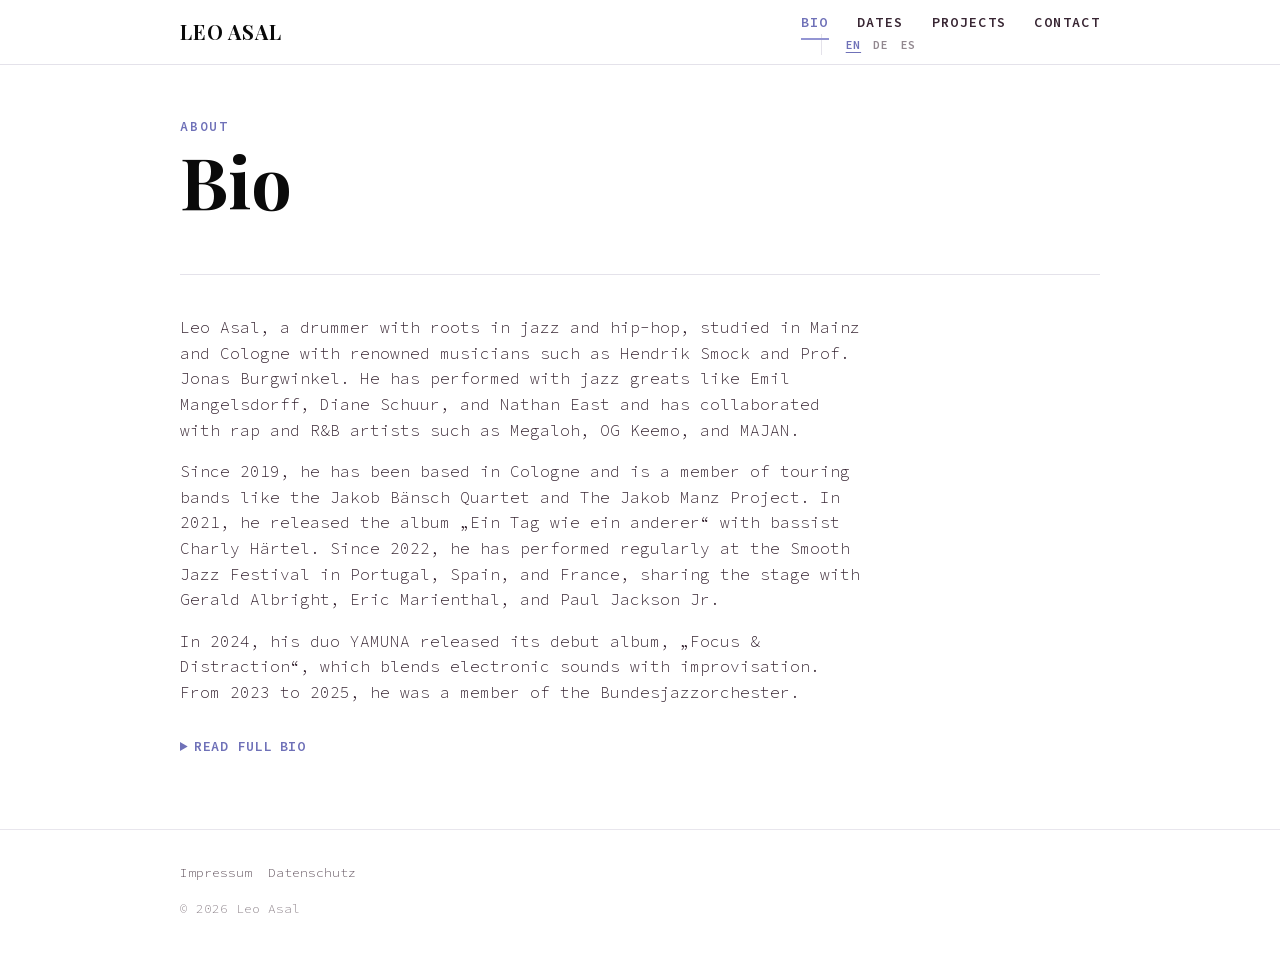
==== bio.html @ b6c75634 "Rebuild leoasal.com as a static site Replaces the old WordPress/Elementor site with a lightweight, d" ====
<!doctype html>
<html lang="en">
<head>
<meta charset="utf-8">
<meta name="viewport" content="width=device-width, initial-scale=1">
<title data-i18n="head.bio.title">Bio – Leo Asal</title>
<link rel="stylesheet" href="assets/css/style.css">
</head>
<body>
<a class="skip-link" href="#main">Skip to content</a>

<header class="site-header">
  <div class="container">
    <a href="index.html" class="logo">LEO ASAL</a>
    <nav class="site-nav" aria-label="Main navigation">
      <ul>
        <li><a href="bio.html" aria-current="page" data-i18n="nav.bio">Bio</a></li>
        <li><a href="dates.html" data-i18n="nav.dates">Dates</a></li>
        <li><a href="projects.html" data-i18n="nav.projects">Projects</a></li>
        <li><a href="contact.html" data-i18n="nav.contact">Contact</a></li>
      </ul>
      <div class="lang-switch" role="group" aria-label="Language">
        <button type="button" data-lang="en">EN</button>
        <button type="button" data-lang="de">DE</button>
        <button type="button" data-lang="es">ES</button>
      </div>
    </nav>
  </div>
</header>

<main id="main">
  <div class="container">
    <div class="page-header">
      <span class="eyebrow" data-i18n="bio.eyebrow">About</span>
      <h1 data-i18n="bio.heading">Bio</h1>
    </div>

    <div class="bio-text">
      <p data-i18n="bio.p1">Leo Asal, a drummer with roots in jazz and hip-hop, studied in Mainz and Cologne with renowned musicians such as Hendrik Smock and Prof. Jonas Burgwinkel. He has performed with jazz greats like Emil Mangelsdorff, Diane Schuur, and Nathan East and has collaborated with rap and R&amp;B artists such as Megaloh, OG Keemo, and MAJAN.</p>

      <p data-i18n="bio.p2">Since 2019, he has been based in Cologne and is a member of touring bands like the Jakob Bänsch Quartet and The Jakob Manz Project. In 2021, he released the album „Ein Tag wie ein anderer“ with bassist Charly Härtel. Since 2022, he has performed regularly at the Smooth Jazz Festival in Portugal, Spain, and France, sharing the stage with Gerald Albright, Eric Marienthal, and Paul Jackson Jr.</p>

      <p data-i18n="bio.p3">In 2024, his duo YAMUNA released its debut album, „Focus &amp; Distraction“, which blends electronic sounds with improvisation. From 2023 to 2025, he was a member of the Bundesjazzorchester.</p>

      <details class="long-bio">
        <summary data-i18n="bio.readMore">Read full bio</summary>
        <p data-i18n="bio.long.p1">Born in 1999 into a musical family, Leo Asal discovered his talent for drumming at the age of four. He quickly won numerous awards, including at the “Jugend Musiziert” and “Jugend Jazzt” competitions, both in ensemble and solo categories. With his versatile playing style, the “ZIRP” scholarship recipient established himself as one of Germany’s rising young drummers in jazz and pop. His music projects and tours have taken him to renowned venues and festivals in Germany, such as the ELBJazz Festival, Deutsches Jazzfestival Frankfurt, Jazz Baltica, Leverkusener Jazztage, Festspiele Mecklenburg-Vorpommern, Alte Oper Frankfurt, and internationally to Greece, Ecuador, Spain, Portugal, France, Romania, and Egypt.</p>

        <p data-i18n="bio.long.p2">From an early age, Asal developed a passion for jazz and hip-hop, which was further nurtured during his studies at the Mainz University of Music under Hendrik Smock. There, he learned from renowned jazz musicians such as Jesse Milliner, Sebastian Sternal, and Claudius Valk. He had the opportunity to perform with distinguished jazz artists like Emil Mangelsdorff, Diane Schuur, Dominique DiPiazza, and Nathan East. During his time in Mainz, he was also engaged as a drummer and musical director for the Loft Arts production series. Many projects linked to this brought him together with rap and R&amp;B artists such as Megaloh, OG Keemo, MAJAN, Monet192, Lary, Teesy, Rola, Kelvyn Colt, Manuellsen, and more.</p>

        <p data-i18n="bio.long.p3">In 2019, Asal moved to Cologne, where he completed his studies with Prof. Jonas Burgwinkel and Alex Vesper. Since then, he has been a member of several touring bands, including the Jakob Bänsch Quartet and The Jakob Manz Project, and collaborates with Cologne-based singer Ketzberg. In 2021, he released the album Ein Tag wie ein anderer in collaboration with bassist Charly Härtel. Since 2022, Asal has been a regular performer at the Smooth Jazz Festival in Portugal, Spain, and France, sharing the stage with jazz legends such as Gerald Albright, Eric Marienthal, Everette Harp, Paul Jackson Jr., Michael Lington, Tom Browne, and Eric Darius.</p>

        <p data-i18n="bio.long.p4">Additionally, Asal founded the duo YAMUNA with keyboardist and beatmaker halfpastseven, exploring the artistic connection between humans and machines. Their debut album Focus &amp; Distraction was released in 2024 under the Amsterdam-based label Wicked Wax, blending electronic elements with free improvisation.</p>

        <p data-i18n="bio.long.p5">From 2023 to 2025, Leo Asal was a member of the Bundesjazzorchester.</p>
      </details>
    </div>
  </div>
</main>

<nav class="mobile-nav" aria-label="Main navigation">
  <a href="bio.html" aria-current="page" data-i18n="nav.bio">Bio</a>
  <a href="dates.html" data-i18n="nav.dates">Dates</a>
  <a href="projects.html" data-i18n="nav.projects">Projects</a>
  <a href="contact.html" data-i18n="nav.contact">Contact</a>
</nav>

<footer class="site-footer">
  <div class="container">
    <a href="impressum.html">Impressum</a>
    <a href="datenschutz.html">Datenschutz</a>
    <div class="mobile-lang-switch" role="group" aria-label="Language">
      <button type="button" data-lang="en">EN</button>
      <button type="button" data-lang="de">DE</button>
      <button type="button" data-lang="es">ES</button>
    </div>
    <p class="copyright">© 2026 Leo Asal</p>
  </div>
</footer>

<script src="assets/js/i18n.js"></script>
</body>
</html>
---- assets/css/style.css ----
@import "fonts.css";

:root {
  --ink: #0a0a0a;
  --plum: #382633;
  --accent: #9395d3;
  --accent-dark: #6f71b8;
  --bg: #ffffff;
  --bg-soft: #f4f3f7;
  --line: #e4e2ea;
  --font-display: "Playfair Display", Georgia, "Times New Roman", serif;
  --font-body: "Source Code Pro", ui-monospace, SFMono-Regular, Menlo, monospace;
  --nav-height: 64px;
  --max-width: 960px;
}

* {
  box-sizing: border-box;
}

html {
  -webkit-text-size-adjust: 100%;
}

body {
  margin: 0;
  background: var(--bg);
  color: var(--plum);
  font-family: var(--font-body);
  font-weight: 300;
  line-height: 1.6;
  font-size: 16px;
  -webkit-font-smoothing: antialiased;
}

img {
  max-width: 100%;
  display: block;
}

a {
  color: inherit;
}

.skip-link {
  position: absolute;
  left: -999px;
  top: 0;
  background: var(--accent);
  color: #fff;
  padding: 0.75em 1em;
  z-index: 100;
}
.skip-link:focus {
  left: 0;
}

h1, h2, h3 {
  font-family: var(--font-display);
  font-weight: 700;
  color: var(--ink);
  margin: 0 0 0.4em;
  line-height: 1.15;
}

h1 { font-size: clamp(2.5rem, 8vw, 4.5rem); }
h2 { font-size: clamp(1.6rem, 4vw, 2.2rem); }
h3 { font-size: 1.2rem; }

p { margin: 0 0 1em; }

.eyebrow {
  font-family: var(--font-body);
  font-weight: 600;
  letter-spacing: 0.14em;
  text-transform: uppercase;
  font-size: 0.8rem;
  color: var(--accent-dark);
}

.container {
  max-width: var(--max-width);
  margin: 0 auto;
  padding: 0 1.25rem;
}

/* ---------- Header / Nav ---------- */

.site-header {
  position: sticky;
  top: 0;
  z-index: 20;
  background: rgba(255, 255, 255, 0.92);
  backdrop-filter: blur(6px);
  border-bottom: 1px solid var(--line);
}

.site-header .container {
  display: flex;
  align-items: center;
  justify-content: space-between;
  height: var(--nav-height);
}

.logo {
  font-family: var(--font-display);
  font-weight: 700;
  font-size: 1.25rem;
  letter-spacing: 0.04em;
  text-decoration: none;
  color: var(--ink);
}

.site-nav {
  display: none;
}

.site-nav ul {
  list-style: none;
  display: flex;
  gap: 1.75rem;
  margin: 0;
  padding: 0;
}

.site-nav a {
  text-decoration: none;
  font-size: 0.85rem;
  font-weight: 600;
  letter-spacing: 0.1em;
  text-transform: uppercase;
  color: var(--plum);
  padding: 0.5em 0;
  border-bottom: 2px solid transparent;
  transition: border-color 0.15s ease, color 0.15s ease;
}

.site-nav a:hover,
.site-nav a[aria-current="page"] {
  color: var(--accent-dark);
  border-color: var(--accent);
}

/* Language switch */
.lang-switch {
  display: flex;
  gap: 0.25rem;
  margin-left: 1.25rem;
  padding-left: 1.25rem;
  border-left: 1px solid var(--line);
}

.lang-switch button {
  font-family: var(--font-body);
  font-size: 0.72rem;
  font-weight: 600;
  letter-spacing: 0.06em;
  color: var(--plum);
  opacity: 0.55;
  background: none;
  border: none;
  cursor: pointer;
  padding: 0.3em 0.35em;
}

.lang-switch button:hover {
  opacity: 0.85;
}

.lang-switch button[aria-pressed="true"] {
  opacity: 1;
  color: var(--accent-dark);
  text-decoration: underline;
  text-underline-offset: 3px;
}

.mobile-lang-switch {
  display: flex;
  justify-content: center;
  gap: 1rem;
  padding: 0.6rem 0 0.9rem;
}

.mobile-lang-switch button {
  font-family: var(--font-body);
  font-size: 0.7rem;
  font-weight: 600;
  letter-spacing: 0.06em;
  color: var(--plum);
  opacity: 0.55;
  background: none;
  border: none;
  cursor: pointer;
  padding: 0.2em 0.4em;
}

.mobile-lang-switch button[aria-pressed="true"] {
  opacity: 1;
  color: var(--accent-dark);
  text-decoration: underline;
  text-underline-offset: 3px;
}

@media (min-width: 800px) {
  .mobile-lang-switch { display: none; }
}

/* Mobile bottom nav */
.mobile-nav {
  position: fixed;
  left: 0;
  right: 0;
  bottom: 0;
  z-index: 20;
  display: flex;
  background: rgba(255, 255, 255, 0.96);
  backdrop-filter: blur(6px);
  border-top: 1px solid var(--line);
  padding-bottom: env(safe-area-inset-bottom, 0);
}

.mobile-nav a {
  flex: 1;
  text-align: center;
  padding: 0.85em 0.25em;
  text-decoration: none;
  font-size: 0.68rem;
  font-weight: 600;
  letter-spacing: 0.06em;
  text-transform: uppercase;
  color: var(--plum);
  border-top: 2px solid transparent;
}

.mobile-nav a[aria-current="page"] {
  color: var(--accent-dark);
  border-top-color: var(--accent);
}

main {
  padding-bottom: 4.5rem; /* room for mobile nav */
}

@media (min-width: 800px) {
  .site-nav { display: block; }
  .mobile-nav { display: none; }
  main { padding-bottom: 0; }
}

/* ---------- Hero (home) ---------- */

.hero {
  position: relative;
  min-height: 88vh;
  display: flex;
  align-items: flex-end;
  background: var(--ink);
  overflow: hidden;
}

.hero img {
  position: absolute;
  inset: 0;
  width: 100%;
  height: 100%;
  object-fit: cover;
  filter: grayscale(1) contrast(1.02);
  opacity: 0.85;
}

.hero::before {
  content: "";
  position: absolute;
  inset: 0;
  background: linear-gradient(180deg, rgba(10,10,10,0.05) 0%, rgba(10,10,10,0.75) 90%);
}

.hero-content {
  position: relative;
  z-index: 1;
  color: #fff;
  padding: 2rem 1.25rem 3rem;
  width: 100%;
}

.hero-content h1 {
  color: #fff;
  margin-bottom: 0.15em;
}

.hero-content .eyebrow {
  color: var(--accent);
  display: block;
  margin-bottom: 0.75em;
}

.hero-content p {
  max-width: 40em;
  font-size: 1.05rem;
  color: #f0eff5;
}

/* ---------- Generic page header ---------- */

.page-header {
  padding: 3rem 0 1.5rem;
  border-bottom: 1px solid var(--line);
  margin-bottom: 2.5rem;
}

/* ---------- Bio ---------- */

.bio-text p { max-width: 68ch; }

details.long-bio {
  margin-top: 1.5rem;
  max-width: 68ch;
}

details.long-bio summary {
  cursor: pointer;
  font-weight: 600;
  color: var(--accent-dark);
  letter-spacing: 0.04em;
  text-transform: uppercase;
  font-size: 0.85rem;
  padding: 0.5em 0;
}

/* ---------- Dates ---------- */

.dates-list {
  list-style: none;
  margin: 0;
  padding: 0;
  max-width: 68ch;
}

.dates-list li {
  display: flex;
  flex-wrap: wrap;
  gap: 0.25rem 1.25rem;
  padding: 1.1rem 0;
  border-bottom: 1px solid var(--line);
}

.date-when {
  font-weight: 600;
  color: var(--ink);
  min-width: 9em;
}

.date-what {
  flex: 1 1 16em;
}

.date-what a {
  color: var(--accent-dark);
  text-decoration: underline;
  text-underline-offset: 2px;
}

.dates-empty {
  color: var(--plum);
  opacity: 0.7;
  font-style: italic;
}

/* ---------- Projects ---------- */

.project-grid {
  display: grid;
  grid-template-columns: 1fr;
  gap: 1.5rem;
}

@media (min-width: 620px) {
  .project-grid { grid-template-columns: repeat(2, 1fr); }
}
@media (min-width: 960px) {
  .project-grid { grid-template-columns: repeat(3, 1fr); }
}

.project-card {
  display: block;
  text-decoration: none;
  color: inherit;
  border: 1px solid var(--line);
  border-radius: 4px;
  overflow: hidden;
  transition: box-shadow 0.15s ease, transform 0.15s ease;
}

a.project-card:hover {
  box-shadow: 0 8px 24px rgba(56, 38, 51, 0.12);
  transform: translateY(-2px);
}

.project-card .thumb {
  aspect-ratio: 4 / 3;
  overflow: hidden;
  background: var(--bg-soft);
}

.project-card img {
  width: 100%;
  height: 100%;
  object-fit: cover;
  filter: grayscale(1);
}

.project-card .body {
  padding: 1rem 1.1rem 1.25rem;
}

.project-card h3 {
  margin-bottom: 0.2em;
}

.project-card .subtitle {
  font-size: 0.85rem;
  color: var(--plum);
  opacity: 0.75;
}

/* ---------- Contact ---------- */

.contact-email {
  font-family: var(--font-display);
  font-size: clamp(1.4rem, 5vw, 2.2rem);
  color: var(--ink);
  text-decoration: none;
  border-bottom: 2px solid var(--accent);
  display: inline-block;
  margin: 0.5rem 0 2rem;
}

.social-links {
  display: flex;
  gap: 1rem;
}

.social-links a {
  display: inline-flex;
  align-items: center;
  justify-content: center;
  width: 46px;
  height: 46px;
  border-radius: 50%;
  background: var(--bg-soft);
  color: var(--plum);
  transition: background 0.15s ease, color 0.15s ease;
}

.social-links a:hover {
  background: var(--accent);
  color: #fff;
}

.social-links svg {
  width: 20px;
  height: 20px;
  fill: currentColor;
  display: block;
}

/* ---------- Yamuna EPK ---------- */

.epk-hero {
  background: var(--bg-soft);
  padding: 2.5rem 0;
  margin-bottom: 2.5rem;
}

.epk-hero .container {
  display: grid;
  gap: 2rem;
  grid-template-columns: 1fr;
}

@media (min-width: 700px) {
  .epk-hero .container { grid-template-columns: 280px 1fr; align-items: center; }
}

.download-list {
  list-style: none;
  padding: 0;
  margin: 1.5rem 0;
  display: flex;
  flex-direction: column;
  gap: 0.6rem;
}

.download-list a {
  display: inline-block;
  text-decoration: none;
  font-weight: 600;
  letter-spacing: 0.04em;
  font-size: 0.85rem;
  text-transform: uppercase;
  color: var(--ink);
  border: 1px solid var(--line);
  padding: 0.7em 1.1em;
  border-radius: 3px;
}

.download-list a:hover {
  border-color: var(--accent);
  color: var(--accent-dark);
}

.epk-gallery {
  display: grid;
  grid-template-columns: repeat(2, 1fr);
  gap: 0.75rem;
  margin: 2rem 0;
}

@media (min-width: 700px) {
  .epk-gallery { grid-template-columns: repeat(4, 1fr); }
}

.epk-gallery img {
  aspect-ratio: 1;
  object-fit: cover;
  filter: grayscale(1);
  border-radius: 3px;
}

/* ---------- Legal pages ---------- */

.legal-content {
  max-width: 68ch;
}

.legal-content h2 {
  font-size: 1.2rem;
  margin-top: 1.75em;
}

/* ---------- Footer ---------- */

.site-footer {
  border-top: 1px solid var(--line);
  padding: 2rem 0 6rem;
  margin-top: 4rem;
  font-size: 0.8rem;
  color: var(--plum);
  opacity: 0.85;
}

.site-footer .container {
  display: flex;
  flex-wrap: wrap;
  gap: 0.5rem 1rem;
  align-items: center;
}

.site-footer a {
  text-decoration: none;
}

.site-footer a:hover {
  color: var(--accent-dark);
}

.site-footer .copyright {
  width: 100%;
  margin-top: 0.5rem;
  opacity: 0.7;
}

@media (min-width: 800px) {
  .site-footer { padding-bottom: 2.5rem; }
}
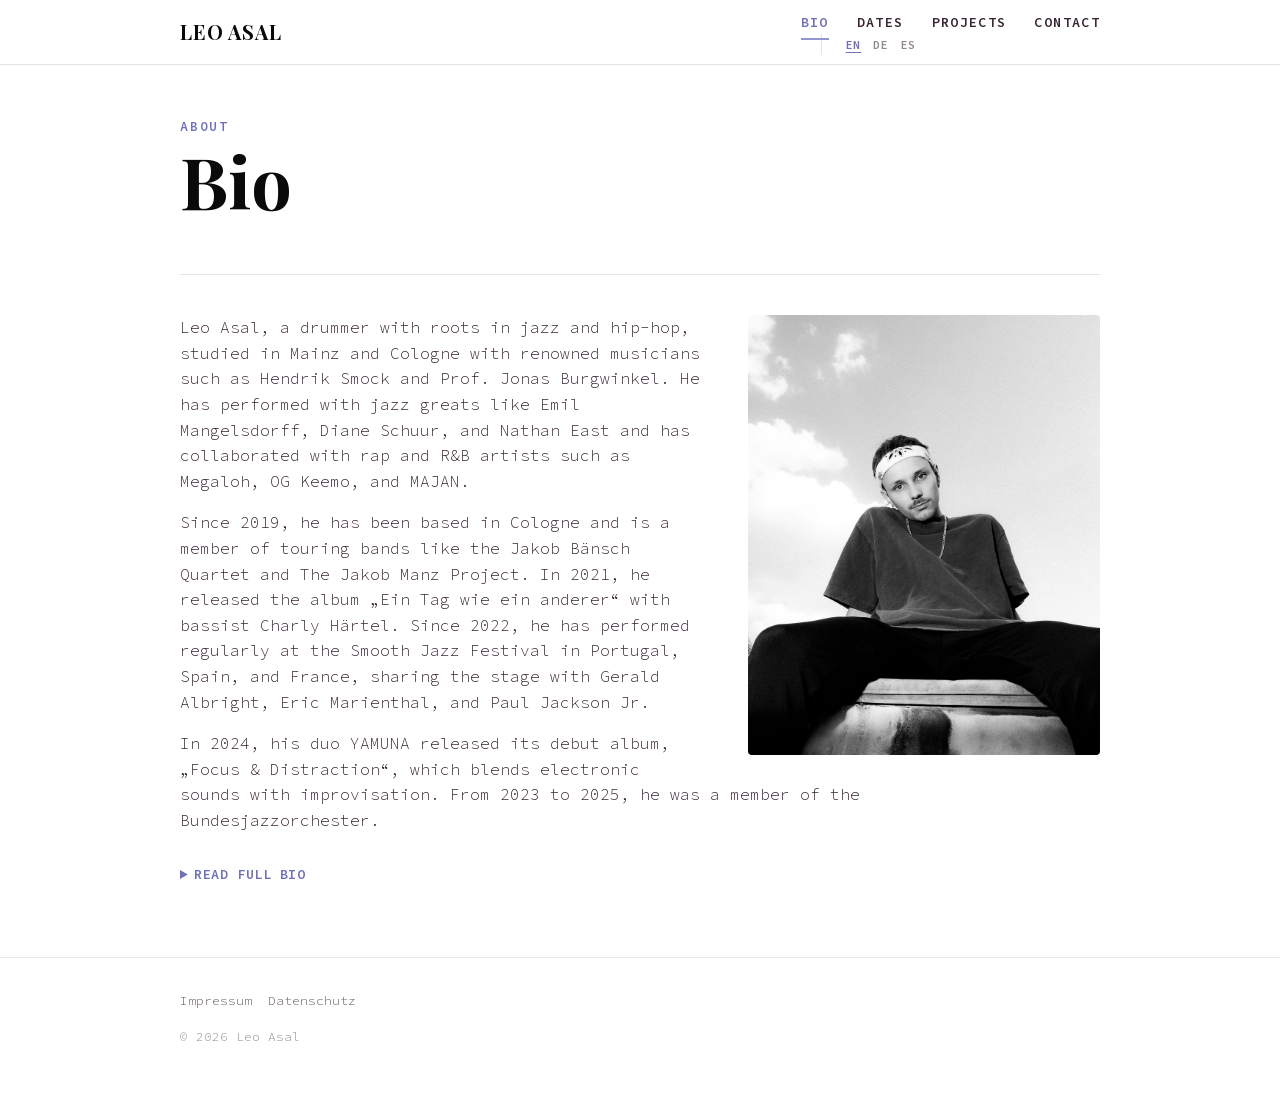
==== commit 1f5c83e0: "Add portrait image to bio page" ====
--- a/bio.html
+++ b/bio.html
@@ -34,6 +34,10 @@
       <span class="eyebrow" data-i18n="bio.eyebrow">About</span>
       <h1 data-i18n="bio.heading">Bio</h1>
     </div>
+
+    <figure class="bio-portrait">
+      <img src="assets/images/hero.jpg" alt="Leo Asal" loading="lazy">
+    </figure>
 
     <div class="bio-text">
       <p data-i18n="bio.p1">Leo Asal, a drummer with roots in jazz and hip-hop, studied in Mainz and Cologne with renowned musicians such as Hendrik Smock and Prof. Jonas Burgwinkel. He has performed with jazz greats like Emil Mangelsdorff, Diane Schuur, and Nathan East and has collaborated with rap and R&amp;B artists such as Megaloh, OG Keemo, and MAJAN.</p>
--- a/assets/css/style.css
+++ b/assets/css/style.css
@@ -310,6 +310,27 @@
 
 /* ---------- Bio ---------- */
 
+.bio-portrait {
+  margin: 0 0 2rem;
+  max-width: 22rem;
+}
+
+.bio-portrait img {
+  width: 100%;
+  border-radius: 4px;
+  filter: grayscale(1);
+  object-fit: cover;
+  aspect-ratio: 4 / 5;
+  object-position: top;
+}
+
+@media (min-width: 800px) {
+  .bio-portrait {
+    float: right;
+    margin: 0 0 1.5rem 2.5rem;
+  }
+}
+
 .bio-text p { max-width: 68ch; }
 
 details.long-bio {
@@ -406,7 +427,6 @@
   width: 100%;
   height: 100%;
   object-fit: cover;
-  filter: grayscale(1);
 }
 
 .project-card .body {
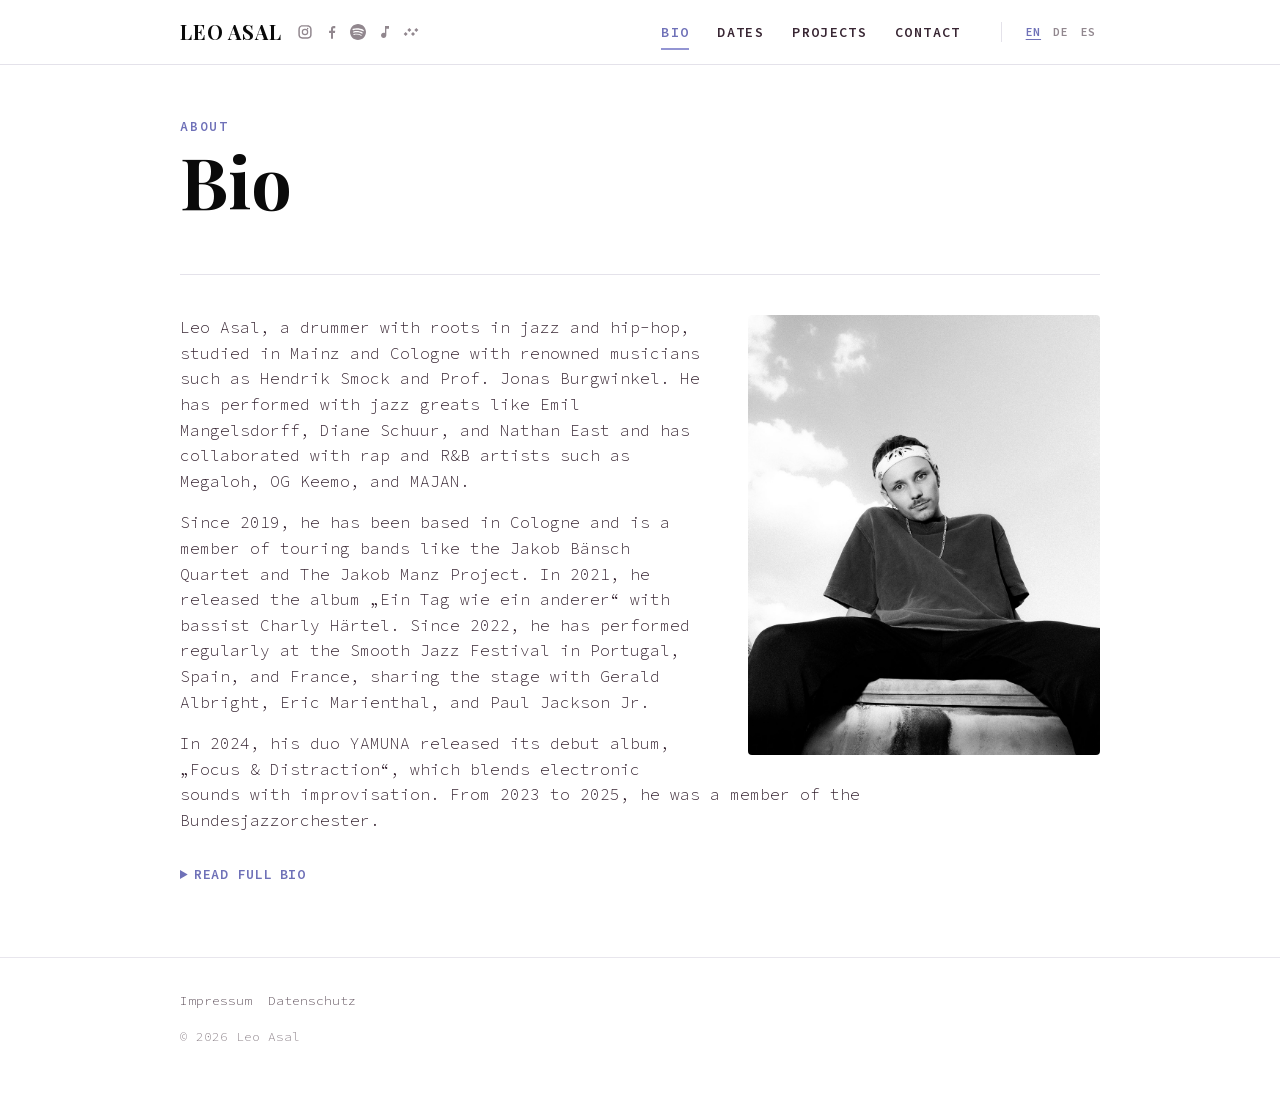
==== commit 8fb9308c: "Social icons in shared header (all pages), Tidal, calendar polish, project links - Social icons (Ins" ====
--- a/bio.html
+++ b/bio.html
@@ -11,7 +11,26 @@
 
 <header class="site-header">
   <div class="container">
-    <a href="index.html" class="logo">LEO ASAL</a>
+    <div class="brand-group">
+      <a href="index.html" class="logo">LEO ASAL</a>
+      <div class="site-social">
+        <a href="https://instagram.com/_leoasal_" target="_blank" rel="noopener" aria-label="Instagram">
+          <svg viewBox="0 0 24 24" aria-hidden="true"><path d="M12 2c2.72 0 3.06.01 4.12.06 1.06.05 1.79.22 2.43.47.66.26 1.22.6 1.77 1.15.55.55.9 1.11 1.15 1.77.25.64.42 1.37.47 2.43.05 1.06.06 1.4.06 4.12s-.01 3.06-.06 4.12c-.05 1.06-.22 1.79-.47 2.43a4.9 4.9 0 0 1-1.15 1.77 4.9 4.9 0 0 1-1.77 1.15c-.64.25-1.37.42-2.43.47-1.06.05-1.4.06-4.12.06s-3.06-.01-4.12-.06c-1.06-.05-1.79-.22-2.43-.47a4.9 4.9 0 0 1-1.77-1.15 4.9 4.9 0 0 1-1.15-1.77c-.25-.64-.42-1.37-.47-2.43C2.01 15.06 2 14.72 2 12s.01-3.06.06-4.12c.05-1.06.22-1.79.47-2.43.26-.66.6-1.22 1.15-1.77A4.9 4.9 0 0 1 5.45 2.53c.64-.25 1.37-.42 2.43-.47C8.94 2.01 9.28 2 12 2zm0 1.8c-2.67 0-2.99.01-4.04.06-.87.04-1.34.18-1.65.3-.42.16-.71.36-1.02.67-.31.31-.5.6-.67 1.02-.12.31-.26.78-.3 1.65C4.27 8.85 4.26 9.17 4.26 12s.01 3.15.06 4.2c.04.87.18 1.34.3 1.65.16.42.36.71.67 1.02.31.31.6.5 1.02.67.31.12.78.26 1.65.3 1.05.05 1.37.06 4.04.06s2.99-.01 4.04-.06c.87-.04 1.34-.18 1.65-.3.42-.16.71-.36 1.02-.67.31-.31.5-.6.67-1.02.12-.31.26-.78.3-1.65.05-1.05.06-1.37.06-4.2s-.01-3.15-.06-4.2c-.04-.87-.18-1.34-.3-1.65a2.7 2.7 0 0 0-.67-1.02 2.7 2.7 0 0 0-1.02-.67c-.31-.12-.78-.26-1.65-.3C14.99 3.81 14.67 3.8 12 3.8zm0 3.32a4.88 4.88 0 1 1 0 9.76 4.88 4.88 0 0 1 0-9.76zm0 1.8a3.08 3.08 0 1 0 0 6.16 3.08 3.08 0 0 0 0-6.16zm5.08-1.99a1.14 1.14 0 1 1-2.28 0 1.14 1.14 0 0 1 2.28 0z"/></svg>
+        </a>
+        <a href="https://www.facebook.com/leoasalmusic/" target="_blank" rel="noopener" aria-label="Facebook">
+          <svg viewBox="0 0 24 24" aria-hidden="true"><path d="M13.5 22v-8.6h2.9l.4-3.4h-3.3V7.8c0-1 .3-1.6 1.7-1.6h1.7V3.1C16.6 3 15.6 3 14.5 3c-2.4 0-4 1.5-4 4.1v2.9H7.6v3.4h2.9V22h3z"/></svg>
+        </a>
+        <a href="https://open.spotify.com/intl-de/artist/1tU93tGWZVBl7VZp2hpwt6" target="_blank" rel="noopener" aria-label="Spotify">
+          <svg viewBox="0 0 24 24" aria-hidden="true"><path d="M12 0C5.4 0 0 5.4 0 12s5.4 12 12 12 12-5.4 12-12S18.66 0 12 0zm5.521 17.34c-.24.359-.66.48-1.021.24-2.82-1.74-6.36-2.101-10.561-1.141-.418.122-.779-.179-.899-.539-.12-.421.18-.78.54-.9 4.56-1.021 8.52-.6 11.64 1.32.42.18.48.659.301 1.02zm1.44-3.3c-.301.42-.841.6-1.262.3-3.239-1.98-8.159-2.58-11.939-1.38-.479.12-1.02-.12-1.14-.6-.12-.48.12-1.021.6-1.141C9.6 9.9 15 10.561 18.72 12.84c.361.181.54.78.241 1.2zm.12-3.36C15.24 8.4 8.82 8.16 5.16 9.301c-.6.179-1.2-.181-1.38-.721-.18-.601.18-1.2.72-1.381 4.26-1.26 11.28-1.02 15.721 1.621.539.3.719 1.02.42 1.56-.299.421-1.02.599-1.559.3z"/></svg>
+        </a>
+        <a href="https://music.apple.com/de/artist/leo-asal/1523986709" target="_blank" rel="noopener" aria-label="Apple Music">
+          <svg viewBox="0 0 24 24" aria-hidden="true"><path d="M12 3v10.55c-.59-.34-1.27-.55-2-.55-2.21 0-4 1.79-4 4s1.79 4 4 4 4-1.79 4-4V7h4V3h-6z"/></svg>
+        </a>
+        <a href="https://tidal.com/artist/20479911/u" target="_blank" rel="noopener" aria-label="Tidal">
+          <svg viewBox="0 0 24 24" aria-hidden="true"><path d="M4 12L7 15L4 18L1 15Z M9.5 6L12.5 9L9.5 12L6.5 9Z M15 12L18 15L15 18L12 15Z M20 6L23 9L20 12L17 9Z"/></svg>
+        </a>
+      </div>
+    </div>
     <nav class="site-nav" aria-label="Main navigation">
       <ul>
         <li><a href="bio.html" aria-current="page" data-i18n="nav.bio">Bio</a></li>
--- a/assets/css/style.css
+++ b/assets/css/style.css
@@ -111,6 +111,37 @@
   color: var(--ink);
 }
 
+.brand-group {
+  display: flex;
+  align-items: center;
+  gap: 1rem;
+}
+
+.site-social {
+  display: flex;
+  align-items: center;
+  gap: 0.65rem;
+}
+
+.site-social a {
+  display: inline-flex;
+  color: var(--plum);
+  opacity: 0.55;
+  transition: opacity 0.15s ease, color 0.15s ease;
+}
+
+.site-social a:hover {
+  opacity: 1;
+  color: var(--accent-dark);
+}
+
+.site-social svg {
+  width: 16px;
+  height: 16px;
+  fill: currentColor;
+  display: block;
+}
+
 .site-nav {
   display: none;
 }
@@ -145,7 +176,6 @@
 .lang-switch {
   display: flex;
   gap: 0.25rem;
-  margin-left: 1.25rem;
   padding-left: 1.25rem;
   border-left: 1px solid var(--line);
 }
@@ -242,7 +272,11 @@
 }
 
 @media (min-width: 800px) {
-  .site-nav { display: block; }
+  .site-nav {
+    display: flex;
+    align-items: center;
+    gap: 2.5rem;
+  }
   .mobile-nav { display: none; }
   main { padding-bottom: 0; }
 }
@@ -300,12 +334,49 @@
   color: #f0eff5;
 }
 
+@media (min-width: 800px) {
+  .hero-content {
+    display: flex;
+    align-items: baseline;
+    justify-content: space-between;
+    gap: 1.5rem;
+  }
+
+  .hero-content h1 {
+    margin-bottom: 0;
+    order: 1;
+  }
+
+  .hero-content .eyebrow {
+    order: 2;
+    margin-bottom: 0;
+  }
+}
+
 /* ---------- Generic page header ---------- */
 
 .page-header {
   padding: 3rem 0 1.5rem;
   border-bottom: 1px solid var(--line);
   margin-bottom: 2.5rem;
+}
+
+.back-link {
+  display: inline-flex;
+  align-items: center;
+  gap: 0.35em;
+  text-decoration: none;
+  transition: color 0.15s ease;
+}
+
+.back-link svg {
+  width: 0.8em;
+  height: 0.8em;
+  flex-shrink: 0;
+}
+
+.back-link:hover {
+  color: var(--accent);
 }
 
 /* ---------- Bio ---------- */
@@ -354,15 +425,48 @@
   list-style: none;
   margin: 0;
   padding: 0;
-  max-width: 68ch;
 }
 
 .dates-list li {
+  border-bottom: 1px solid var(--line);
+}
+
+.date-summary {
   display: flex;
   flex-wrap: wrap;
+  align-items: baseline;
   gap: 0.25rem 1.25rem;
   padding: 1.1rem 0;
-  border-bottom: 1px solid var(--line);
+}
+
+.date-item > .date-summary {
+  cursor: pointer;
+  list-style: none;
+  padding-right: 1.5rem;
+  position: relative;
+}
+
+.date-item > .date-summary::-webkit-details-marker {
+  display: none;
+}
+
+.date-item > .date-summary::after {
+  content: "+";
+  position: absolute;
+  right: 0;
+  top: 1.1rem;
+  color: var(--accent-dark);
+  font-weight: 600;
+  font-size: 1.1rem;
+  line-height: 1;
+}
+
+.date-item[open] > .date-summary::after {
+  content: "–";
+}
+
+.date-item > .date-summary:hover .date-title {
+  color: var(--accent-dark);
 }
 
 .date-when {
@@ -371,20 +475,74 @@
   min-width: 9em;
 }
 
-.date-what {
+.date-title {
   flex: 1 1 16em;
 }
 
-.date-what a {
+.date-body {
+  padding: 0 0 1.25rem;
+  display: flex;
+  flex-direction: column;
+  gap: 0.5rem;
+}
+
+.date-detail {
+  display: flex;
+  flex-wrap: wrap;
+  align-items: center;
+  gap: 0.4rem 0.6rem;
+  font-size: 0.9rem;
+}
+
+.date-detail-icon {
+  display: inline-flex;
+  color: var(--plum);
+  opacity: 0.6;
+}
+
+.date-detail-icon svg {
+  width: 1.1em;
+  height: 1.1em;
+}
+
+.date-link {
   color: var(--accent-dark);
   text-decoration: underline;
   text-underline-offset: 2px;
 }
 
+.date-location-value {
+  display: inline-flex;
+  flex-wrap: wrap;
+  gap: 0.4em;
+  align-items: baseline;
+}
+
+.date-map {
+  width: 100%;
+  max-width: 420px;
+  aspect-ratio: 16 / 9;
+  border: 1px solid var(--line);
+  border-radius: 4px;
+  overflow: hidden;
+}
+
+.date-map iframe {
+  width: 100%;
+  height: 100%;
+  border: 0;
+  display: block;
+}
+
 .dates-empty {
   color: var(--plum);
   opacity: 0.7;
   font-style: italic;
+  padding: 1.1rem 0;
+}
+
+@media (max-width: 480px) {
+  .date-when { min-width: 100%; }
 }
 
 /* ---------- Projects ---------- */
@@ -455,36 +613,44 @@
   margin: 0.5rem 0 2rem;
 }
 
-.social-links {
-  display: flex;
-  gap: 1rem;
-}
-
-.social-links a {
-  display: inline-flex;
+/* ---------- Project links (small icon + URL, e.g. "visit website") ---------- */
+
+.project-link {
+  display: flex;
   align-items: center;
-  justify-content: center;
-  width: 46px;
-  height: 46px;
-  border-radius: 50%;
+  gap: 0.4rem;
+  font-size: 0.9rem;
+  margin: 0.5rem 0 1.5rem;
+}
+
+/* ---------- Yamuna EPK ---------- */
+
+.video-grid {
+  display: grid;
+  grid-template-columns: 1fr;
+  gap: 1.5rem;
+  margin: 2rem 0 3rem;
+}
+
+@media (min-width: 700px) {
+  .video-grid { grid-template-columns: repeat(2, 1fr); }
+}
+
+.video-embed {
+  position: relative;
+  aspect-ratio: 16 / 9;
   background: var(--bg-soft);
-  color: var(--plum);
-  transition: background 0.15s ease, color 0.15s ease;
-}
-
-.social-links a:hover {
-  background: var(--accent);
-  color: #fff;
-}
-
-.social-links svg {
-  width: 20px;
-  height: 20px;
-  fill: currentColor;
-  display: block;
-}
-
-/* ---------- Yamuna EPK ---------- */
+  border-radius: 4px;
+  overflow: hidden;
+}
+
+.video-embed iframe {
+  position: absolute;
+  inset: 0;
+  width: 100%;
+  height: 100%;
+  border: 0;
+}
 
 .epk-hero {
   background: var(--bg-soft);
@@ -493,13 +659,93 @@
 }
 
 .epk-hero .container {
+  display: flex;
+  flex-direction: column;
+  gap: 1.5rem;
+}
+
+.epk-hero-text .eyebrow {
+  display: block;
+  margin-bottom: 0.5em;
+}
+
+.epk-covers {
   display: grid;
-  gap: 2rem;
-  grid-template-columns: 1fr;
+  grid-template-columns: repeat(2, 1fr);
+  gap: 1.25rem;
+  max-width: 40rem;
+}
+
+.cover-trigger {
+  display: block;
+  width: 100%;
+  border: 0;
+  padding: 0;
+  margin: 0;
+  background: none;
+  border-radius: 4px;
+  overflow: hidden;
+  cursor: zoom-in;
+  transition: transform 0.15s ease, box-shadow 0.15s ease;
+}
+
+.cover-trigger:hover,
+.cover-trigger:focus-visible {
+  transform: translateY(-2px);
+  box-shadow: 0 10px 28px rgba(56, 38, 51, 0.18);
+}
+
+.cover-trigger img {
+  width: 100%;
+  aspect-ratio: 1;
+  object-fit: cover;
+  display: block;
+}
+
+.lightbox-overlay {
+  display: none;
+  position: fixed;
+  inset: 0;
+  z-index: 100;
+  background: rgba(10, 10, 10, 0.92);
+  align-items: center;
+  justify-content: center;
+  padding: 2rem;
+}
+
+.lightbox-overlay.is-open {
+  display: flex;
+}
+
+.lightbox-img {
+  max-width: 100%;
+  max-height: 100%;
+  border-radius: 4px;
+  box-shadow: 0 20px 60px rgba(0, 0, 0, 0.5);
+}
+
+.lightbox-close {
+  position: fixed;
+  top: 1.25rem;
+  right: 1.25rem;
+  width: 44px;
+  height: 44px;
+  border: 0;
+  border-radius: 50%;
+  background: rgba(255, 255, 255, 0.12);
+  color: #fff;
+  font-size: 1.5rem;
+  line-height: 1;
+  cursor: pointer;
+}
+
+.lightbox-close:hover {
+  background: rgba(255, 255, 255, 0.22);
 }
 
 @media (min-width: 700px) {
-  .epk-hero .container { grid-template-columns: 280px 1fr; align-items: center; }
+  .epk-hero .container { gap: 2rem; }
+  .epk-covers { max-width: 44rem; }
 }
 
 .download-list {
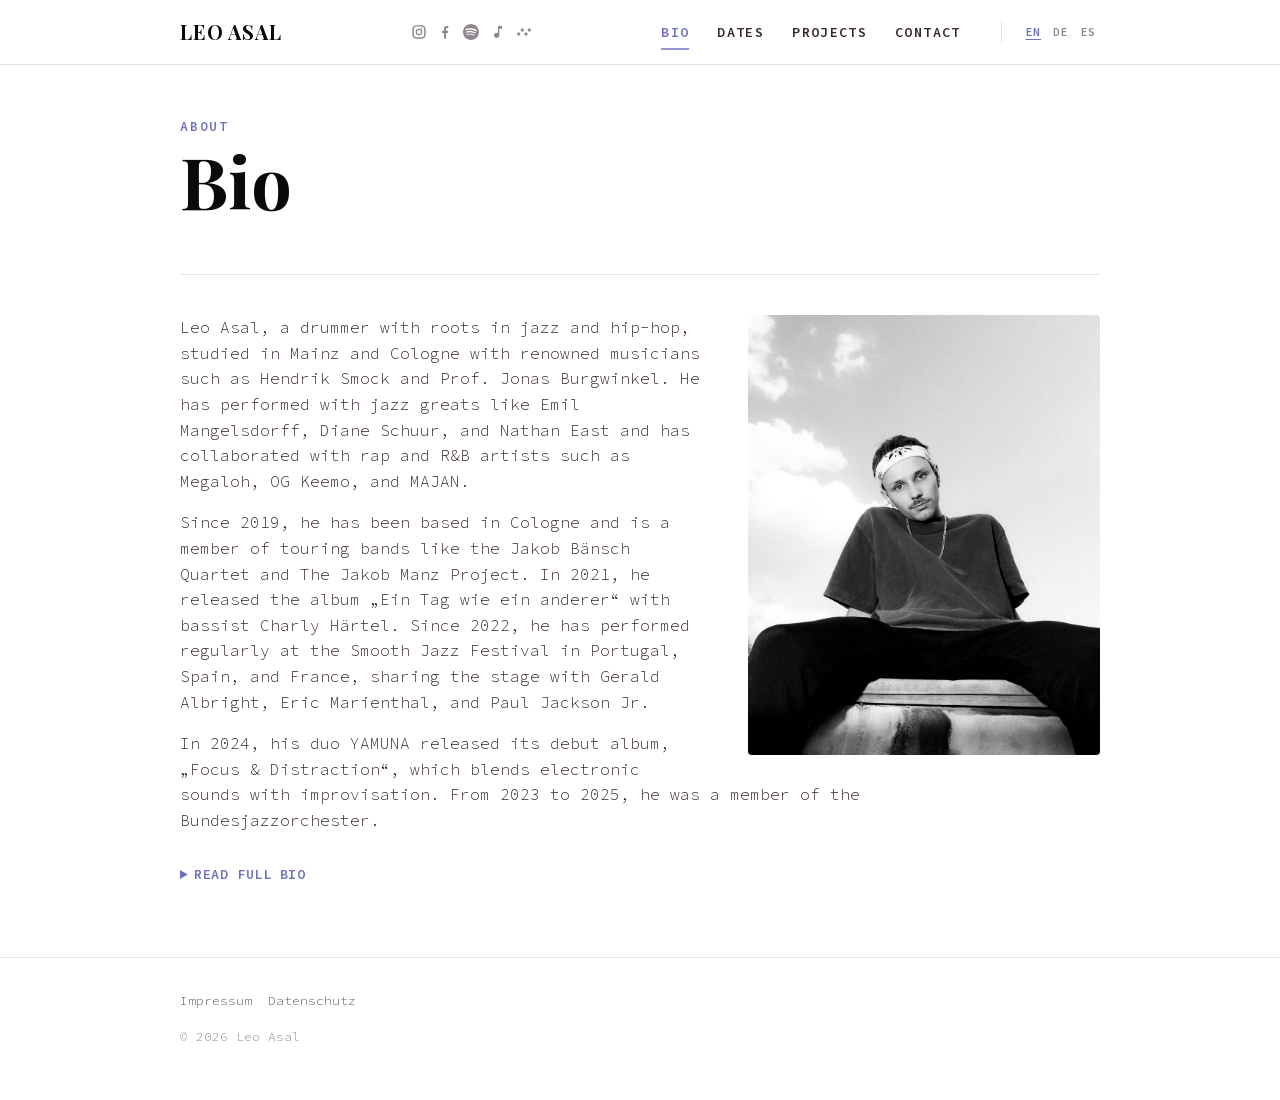
==== commit 177ee3ec: "Header layout (mobile/desktop), arrow icon, ics calendar subscription - Header: logo, social icons, " ====
--- a/bio.html
+++ b/bio.html
@@ -11,25 +11,23 @@
 
 <header class="site-header">
   <div class="container">
-    <div class="brand-group">
-      <a href="index.html" class="logo">LEO ASAL</a>
-      <div class="site-social">
-        <a href="https://instagram.com/_leoasal_" target="_blank" rel="noopener" aria-label="Instagram">
-          <svg viewBox="0 0 24 24" aria-hidden="true"><path d="M12 2c2.72 0 3.06.01 4.12.06 1.06.05 1.79.22 2.43.47.66.26 1.22.6 1.77 1.15.55.55.9 1.11 1.15 1.77.25.64.42 1.37.47 2.43.05 1.06.06 1.4.06 4.12s-.01 3.06-.06 4.12c-.05 1.06-.22 1.79-.47 2.43a4.9 4.9 0 0 1-1.15 1.77 4.9 4.9 0 0 1-1.77 1.15c-.64.25-1.37.42-2.43.47-1.06.05-1.4.06-4.12.06s-3.06-.01-4.12-.06c-1.06-.05-1.79-.22-2.43-.47a4.9 4.9 0 0 1-1.77-1.15 4.9 4.9 0 0 1-1.15-1.77c-.25-.64-.42-1.37-.47-2.43C2.01 15.06 2 14.72 2 12s.01-3.06.06-4.12c.05-1.06.22-1.79.47-2.43.26-.66.6-1.22 1.15-1.77A4.9 4.9 0 0 1 5.45 2.53c.64-.25 1.37-.42 2.43-.47C8.94 2.01 9.28 2 12 2zm0 1.8c-2.67 0-2.99.01-4.04.06-.87.04-1.34.18-1.65.3-.42.16-.71.36-1.02.67-.31.31-.5.6-.67 1.02-.12.31-.26.78-.3 1.65C4.27 8.85 4.26 9.17 4.26 12s.01 3.15.06 4.2c.04.87.18 1.34.3 1.65.16.42.36.71.67 1.02.31.31.6.5 1.02.67.31.12.78.26 1.65.3 1.05.05 1.37.06 4.04.06s2.99-.01 4.04-.06c.87-.04 1.34-.18 1.65-.3.42-.16.71-.36 1.02-.67.31-.31.5-.6.67-1.02.12-.31.26-.78.3-1.65.05-1.05.06-1.37.06-4.2s-.01-3.15-.06-4.2c-.04-.87-.18-1.34-.3-1.65a2.7 2.7 0 0 0-.67-1.02 2.7 2.7 0 0 0-1.02-.67c-.31-.12-.78-.26-1.65-.3C14.99 3.81 14.67 3.8 12 3.8zm0 3.32a4.88 4.88 0 1 1 0 9.76 4.88 4.88 0 0 1 0-9.76zm0 1.8a3.08 3.08 0 1 0 0 6.16 3.08 3.08 0 0 0 0-6.16zm5.08-1.99a1.14 1.14 0 1 1-2.28 0 1.14 1.14 0 0 1 2.28 0z"/></svg>
-        </a>
-        <a href="https://www.facebook.com/leoasalmusic/" target="_blank" rel="noopener" aria-label="Facebook">
-          <svg viewBox="0 0 24 24" aria-hidden="true"><path d="M13.5 22v-8.6h2.9l.4-3.4h-3.3V7.8c0-1 .3-1.6 1.7-1.6h1.7V3.1C16.6 3 15.6 3 14.5 3c-2.4 0-4 1.5-4 4.1v2.9H7.6v3.4h2.9V22h3z"/></svg>
-        </a>
-        <a href="https://open.spotify.com/intl-de/artist/1tU93tGWZVBl7VZp2hpwt6" target="_blank" rel="noopener" aria-label="Spotify">
-          <svg viewBox="0 0 24 24" aria-hidden="true"><path d="M12 0C5.4 0 0 5.4 0 12s5.4 12 12 12 12-5.4 12-12S18.66 0 12 0zm5.521 17.34c-.24.359-.66.48-1.021.24-2.82-1.74-6.36-2.101-10.561-1.141-.418.122-.779-.179-.899-.539-.12-.421.18-.78.54-.9 4.56-1.021 8.52-.6 11.64 1.32.42.18.48.659.301 1.02zm1.44-3.3c-.301.42-.841.6-1.262.3-3.239-1.98-8.159-2.58-11.939-1.38-.479.12-1.02-.12-1.14-.6-.12-.48.12-1.021.6-1.141C9.6 9.9 15 10.561 18.72 12.84c.361.181.54.78.241 1.2zm.12-3.36C15.24 8.4 8.82 8.16 5.16 9.301c-.6.179-1.2-.181-1.38-.721-.18-.601.18-1.2.72-1.381 4.26-1.26 11.28-1.02 15.721 1.621.539.3.719 1.02.42 1.56-.299.421-1.02.599-1.559.3z"/></svg>
-        </a>
-        <a href="https://music.apple.com/de/artist/leo-asal/1523986709" target="_blank" rel="noopener" aria-label="Apple Music">
-          <svg viewBox="0 0 24 24" aria-hidden="true"><path d="M12 3v10.55c-.59-.34-1.27-.55-2-.55-2.21 0-4 1.79-4 4s1.79 4 4 4 4-1.79 4-4V7h4V3h-6z"/></svg>
-        </a>
-        <a href="https://tidal.com/artist/20479911/u" target="_blank" rel="noopener" aria-label="Tidal">
-          <svg viewBox="0 0 24 24" aria-hidden="true"><path d="M4 12L7 15L4 18L1 15Z M9.5 6L12.5 9L9.5 12L6.5 9Z M15 12L18 15L15 18L12 15Z M20 6L23 9L20 12L17 9Z"/></svg>
-        </a>
-      </div>
+    <a href="index.html" class="logo">LEO ASAL</a>
+    <div class="site-social">
+      <a href="https://instagram.com/_leoasal_" target="_blank" rel="noopener" aria-label="Instagram">
+        <svg viewBox="0 0 24 24" aria-hidden="true"><path d="M12 2c2.72 0 3.06.01 4.12.06 1.06.05 1.79.22 2.43.47.66.26 1.22.6 1.77 1.15.55.55.9 1.11 1.15 1.77.25.64.42 1.37.47 2.43.05 1.06.06 1.4.06 4.12s-.01 3.06-.06 4.12c-.05 1.06-.22 1.79-.47 2.43a4.9 4.9 0 0 1-1.15 1.77 4.9 4.9 0 0 1-1.77 1.15c-.64.25-1.37.42-2.43.47-1.06.05-1.4.06-4.12.06s-3.06-.01-4.12-.06c-1.06-.05-1.79-.22-2.43-.47a4.9 4.9 0 0 1-1.77-1.15 4.9 4.9 0 0 1-1.15-1.77c-.25-.64-.42-1.37-.47-2.43C2.01 15.06 2 14.72 2 12s.01-3.06.06-4.12c.05-1.06.22-1.79.47-2.43.26-.66.6-1.22 1.15-1.77A4.9 4.9 0 0 1 5.45 2.53c.64-.25 1.37-.42 2.43-.47C8.94 2.01 9.28 2 12 2zm0 1.8c-2.67 0-2.99.01-4.04.06-.87.04-1.34.18-1.65.3-.42.16-.71.36-1.02.67-.31.31-.5.6-.67 1.02-.12.31-.26.78-.3 1.65C4.27 8.85 4.26 9.17 4.26 12s.01 3.15.06 4.2c.04.87.18 1.34.3 1.65.16.42.36.71.67 1.02.31.31.6.5 1.02.67.31.12.78.26 1.65.3 1.05.05 1.37.06 4.04.06s2.99-.01 4.04-.06c.87-.04 1.34-.18 1.65-.3.42-.16.71-.36 1.02-.67.31-.31.5-.6.67-1.02.12-.31.26-.78.3-1.65.05-1.05.06-1.37.06-4.2s-.01-3.15-.06-4.2c-.04-.87-.18-1.34-.3-1.65a2.7 2.7 0 0 0-.67-1.02 2.7 2.7 0 0 0-1.02-.67c-.31-.12-.78-.26-1.65-.3C14.99 3.81 14.67 3.8 12 3.8zm0 3.32a4.88 4.88 0 1 1 0 9.76 4.88 4.88 0 0 1 0-9.76zm0 1.8a3.08 3.08 0 1 0 0 6.16 3.08 3.08 0 0 0 0-6.16zm5.08-1.99a1.14 1.14 0 1 1-2.28 0 1.14 1.14 0 0 1 2.28 0z"/></svg>
+      </a>
+      <a href="https://www.facebook.com/leoasalmusic/" target="_blank" rel="noopener" aria-label="Facebook">
+        <svg viewBox="0 0 24 24" aria-hidden="true"><path d="M13.5 22v-8.6h2.9l.4-3.4h-3.3V7.8c0-1 .3-1.6 1.7-1.6h1.7V3.1C16.6 3 15.6 3 14.5 3c-2.4 0-4 1.5-4 4.1v2.9H7.6v3.4h2.9V22h3z"/></svg>
+      </a>
+      <a href="https://open.spotify.com/intl-de/artist/1tU93tGWZVBl7VZp2hpwt6" target="_blank" rel="noopener" aria-label="Spotify">
+        <svg viewBox="0 0 24 24" aria-hidden="true"><path d="M12 0C5.4 0 0 5.4 0 12s5.4 12 12 12 12-5.4 12-12S18.66 0 12 0zm5.521 17.34c-.24.359-.66.48-1.021.24-2.82-1.74-6.36-2.101-10.561-1.141-.418.122-.779-.179-.899-.539-.12-.421.18-.78.54-.9 4.56-1.021 8.52-.6 11.64 1.32.42.18.48.659.301 1.02zm1.44-3.3c-.301.42-.841.6-1.262.3-3.239-1.98-8.159-2.58-11.939-1.38-.479.12-1.02-.12-1.14-.6-.12-.48.12-1.021.6-1.141C9.6 9.9 15 10.561 18.72 12.84c.361.181.54.78.241 1.2zm.12-3.36C15.24 8.4 8.82 8.16 5.16 9.301c-.6.179-1.2-.181-1.38-.721-.18-.601.18-1.2.72-1.381 4.26-1.26 11.28-1.02 15.721 1.621.539.3.719 1.02.42 1.56-.299.421-1.02.599-1.559.3z"/></svg>
+      </a>
+      <a href="https://music.apple.com/de/artist/leo-asal/1523986709" target="_blank" rel="noopener" aria-label="Apple Music">
+        <svg viewBox="0 0 24 24" aria-hidden="true"><path d="M12 3v10.55c-.59-.34-1.27-.55-2-.55-2.21 0-4 1.79-4 4s1.79 4 4 4 4-1.79 4-4V7h4V3h-6z"/></svg>
+      </a>
+      <a href="https://tidal.com/artist/20479911/u" target="_blank" rel="noopener" aria-label="Tidal">
+        <svg viewBox="0 0 24 24" aria-hidden="true"><path d="M4 12L7 15L4 18L1 15Z M9.5 6L12.5 9L9.5 12L6.5 9Z M15 12L18 15L15 18L12 15Z M20 6L23 9L20 12L17 9Z"/></svg>
+      </a>
     </div>
     <nav class="site-nav" aria-label="Main navigation">
       <ul>
--- a/assets/css/style.css
+++ b/assets/css/style.css
@@ -111,12 +111,6 @@
   color: var(--ink);
 }
 
-.brand-group {
-  display: flex;
-  align-items: center;
-  gap: 1rem;
-}
-
 .site-social {
   display: flex;
   align-items: center;
@@ -420,6 +414,21 @@
 }
 
 /* ---------- Dates ---------- */
+
+.dates-subscribe {
+  display: flex;
+  align-items: center;
+  gap: 0.4rem;
+  font-size: 0.9rem;
+  margin-bottom: 0.4rem;
+}
+
+.dates-subscribe-hint {
+  font-size: 0.8rem;
+  color: var(--plum);
+  opacity: 0.65;
+  margin: 0 0 2rem;
+}
 
 .dates-list {
   list-style: none;
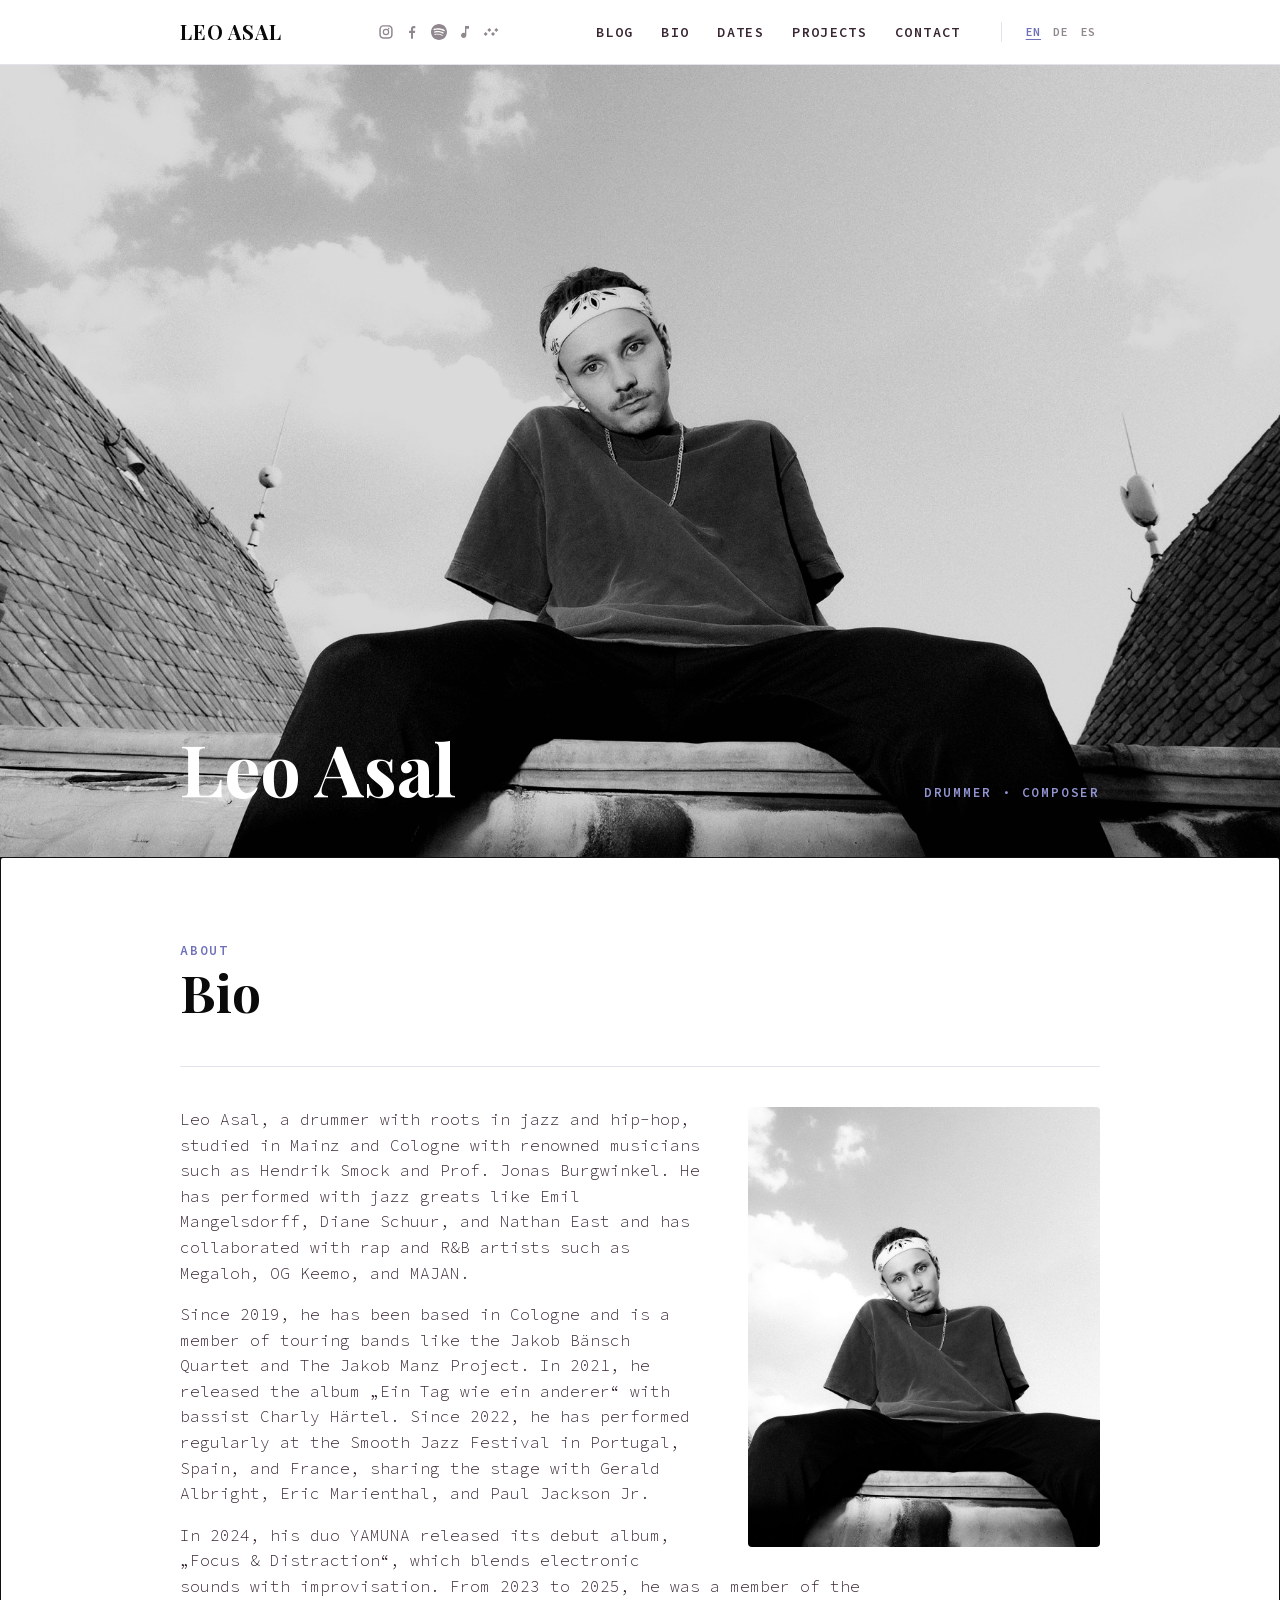
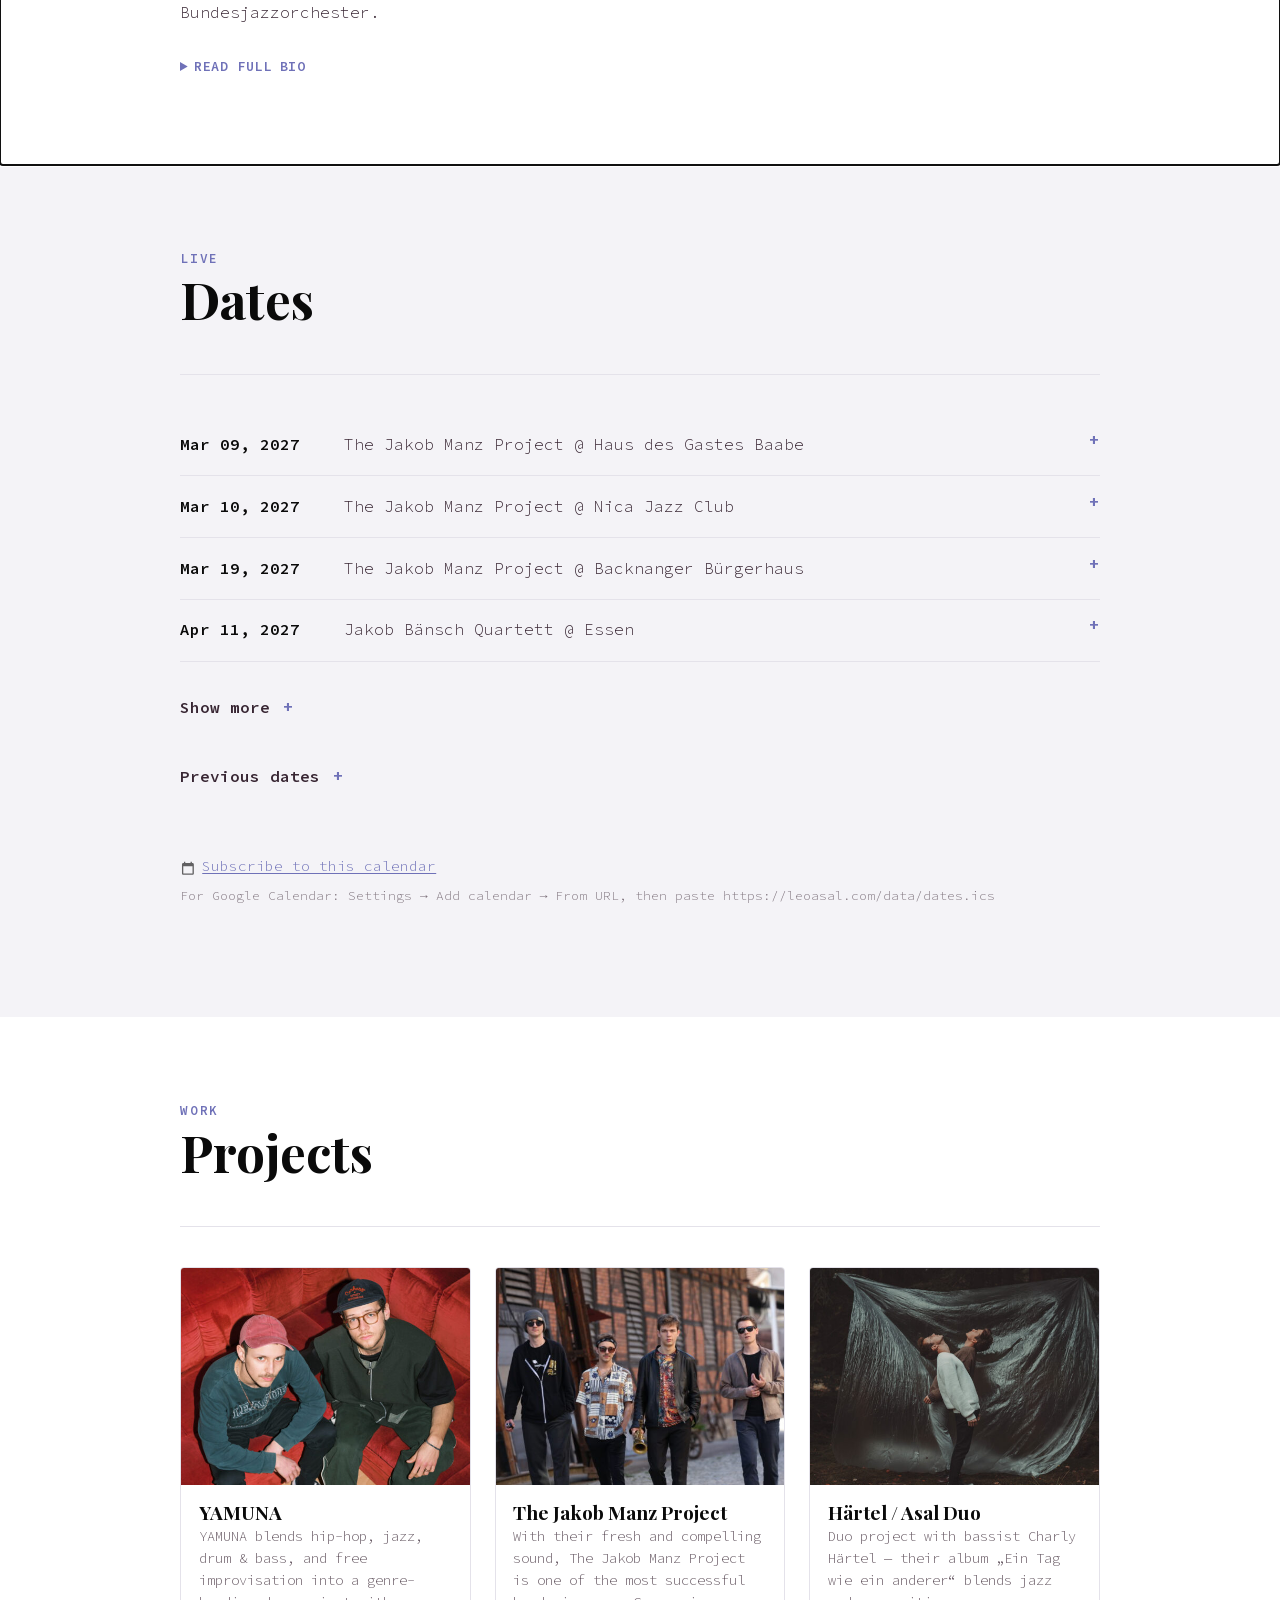
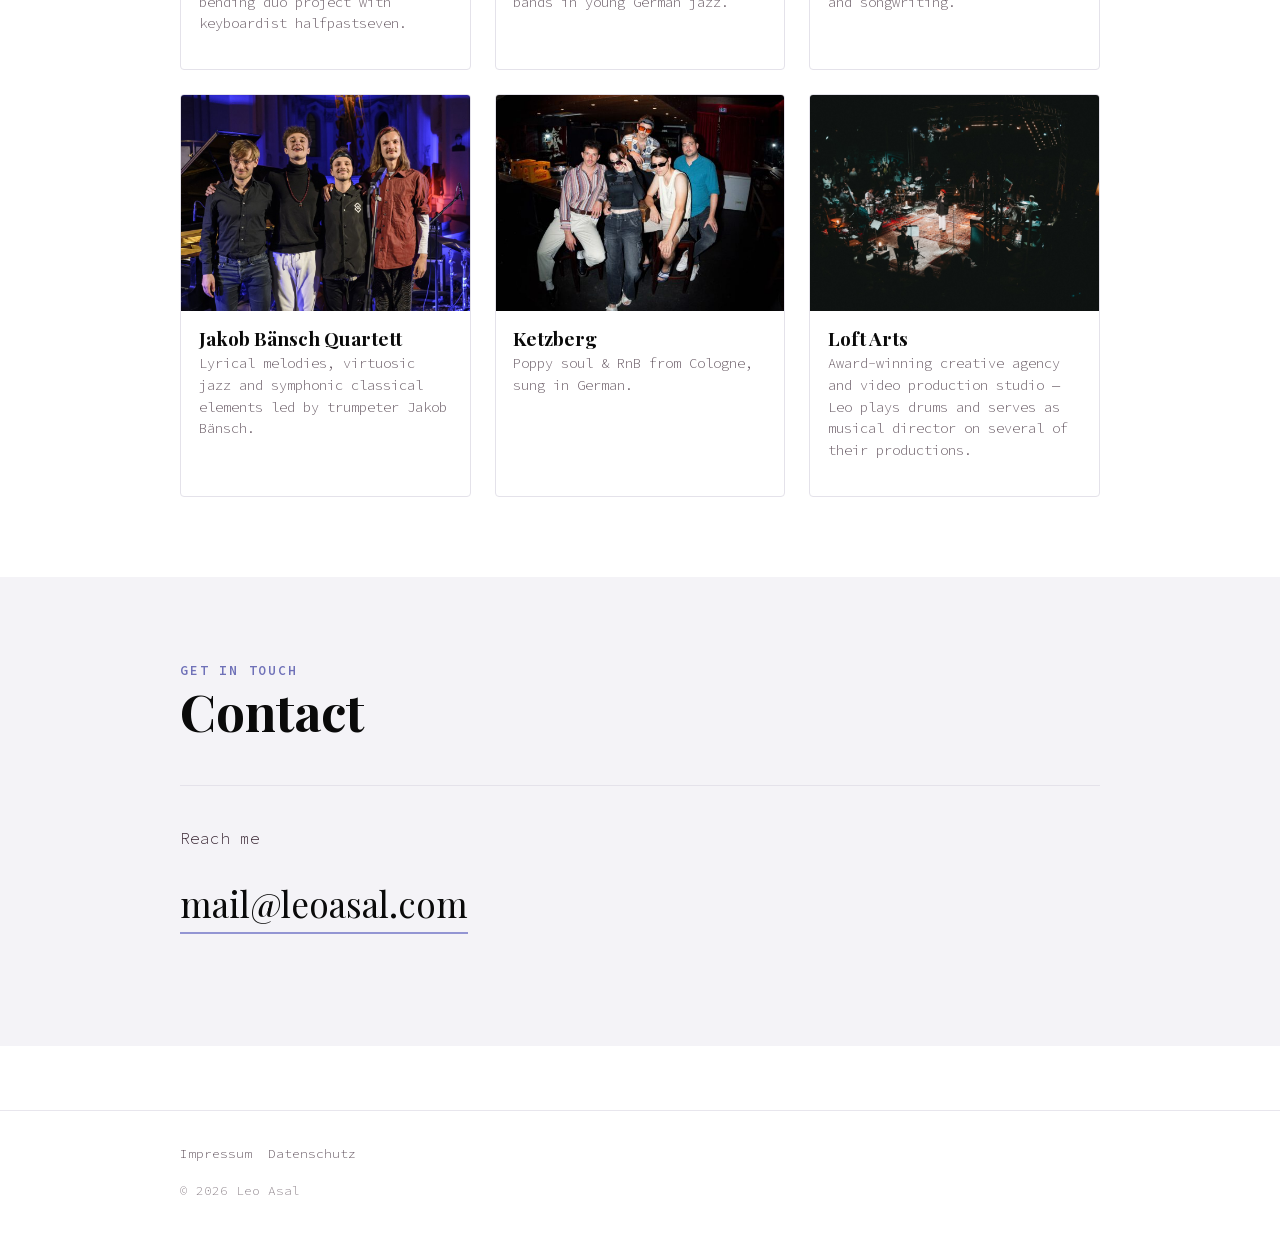
==== commit 90fe206f: "Blog-Seite + Bio/Termine/Projekte/Kontakt als reine Homepage-Sektionen Neue Blog-Seite (erste Nav-Se" ====
--- a/bio.html
+++ b/bio.html
@@ -2,103 +2,10 @@
 <html lang="en">
 <head>
 <meta charset="utf-8">
-<meta name="viewport" content="width=device-width, initial-scale=1">
-<title data-i18n="head.bio.title">Bio – Leo Asal</title>
-<link rel="stylesheet" href="assets/css/style.css">
+<meta http-equiv="refresh" content="0; url=index.html#bio">
+<link rel="canonical" href="index.html#bio">
+<title>Leo Asal</title>
+<script>location.replace('index.html#bio');</script>
 </head>
-<body>
-<a class="skip-link" href="#main">Skip to content</a>
-
-<header class="site-header">
-  <div class="container">
-    <a href="index.html" class="logo">LEO ASAL</a>
-    <div class="site-social">
-      <a href="https://instagram.com/_leoasal_" target="_blank" rel="noopener" aria-label="Instagram">
-        <svg viewBox="0 0 24 24" aria-hidden="true"><path d="M12 2c2.72 0 3.06.01 4.12.06 1.06.05 1.79.22 2.43.47.66.26 1.22.6 1.77 1.15.55.55.9 1.11 1.15 1.77.25.64.42 1.37.47 2.43.05 1.06.06 1.4.06 4.12s-.01 3.06-.06 4.12c-.05 1.06-.22 1.79-.47 2.43a4.9 4.9 0 0 1-1.15 1.77 4.9 4.9 0 0 1-1.77 1.15c-.64.25-1.37.42-2.43.47-1.06.05-1.4.06-4.12.06s-3.06-.01-4.12-.06c-1.06-.05-1.79-.22-2.43-.47a4.9 4.9 0 0 1-1.77-1.15 4.9 4.9 0 0 1-1.15-1.77c-.25-.64-.42-1.37-.47-2.43C2.01 15.06 2 14.72 2 12s.01-3.06.06-4.12c.05-1.06.22-1.79.47-2.43.26-.66.6-1.22 1.15-1.77A4.9 4.9 0 0 1 5.45 2.53c.64-.25 1.37-.42 2.43-.47C8.94 2.01 9.28 2 12 2zm0 1.8c-2.67 0-2.99.01-4.04.06-.87.04-1.34.18-1.65.3-.42.16-.71.36-1.02.67-.31.31-.5.6-.67 1.02-.12.31-.26.78-.3 1.65C4.27 8.85 4.26 9.17 4.26 12s.01 3.15.06 4.2c.04.87.18 1.34.3 1.65.16.42.36.71.67 1.02.31.31.6.5 1.02.67.31.12.78.26 1.65.3 1.05.05 1.37.06 4.04.06s2.99-.01 4.04-.06c.87-.04 1.34-.18 1.65-.3.42-.16.71-.36 1.02-.67.31-.31.5-.6.67-1.02.12-.31.26-.78.3-1.65.05-1.05.06-1.37.06-4.2s-.01-3.15-.06-4.2c-.04-.87-.18-1.34-.3-1.65a2.7 2.7 0 0 0-.67-1.02 2.7 2.7 0 0 0-1.02-.67c-.31-.12-.78-.26-1.65-.3C14.99 3.81 14.67 3.8 12 3.8zm0 3.32a4.88 4.88 0 1 1 0 9.76 4.88 4.88 0 0 1 0-9.76zm0 1.8a3.08 3.08 0 1 0 0 6.16 3.08 3.08 0 0 0 0-6.16zm5.08-1.99a1.14 1.14 0 1 1-2.28 0 1.14 1.14 0 0 1 2.28 0z"/></svg>
-      </a>
-      <a href="https://www.facebook.com/leoasalmusic/" target="_blank" rel="noopener" aria-label="Facebook">
-        <svg viewBox="0 0 24 24" aria-hidden="true"><path d="M13.5 22v-8.6h2.9l.4-3.4h-3.3V7.8c0-1 .3-1.6 1.7-1.6h1.7V3.1C16.6 3 15.6 3 14.5 3c-2.4 0-4 1.5-4 4.1v2.9H7.6v3.4h2.9V22h3z"/></svg>
-      </a>
-      <a href="https://open.spotify.com/intl-de/artist/1tU93tGWZVBl7VZp2hpwt6" target="_blank" rel="noopener" aria-label="Spotify">
-        <svg viewBox="0 0 24 24" aria-hidden="true"><path d="M12 0C5.4 0 0 5.4 0 12s5.4 12 12 12 12-5.4 12-12S18.66 0 12 0zm5.521 17.34c-.24.359-.66.48-1.021.24-2.82-1.74-6.36-2.101-10.561-1.141-.418.122-.779-.179-.899-.539-.12-.421.18-.78.54-.9 4.56-1.021 8.52-.6 11.64 1.32.42.18.48.659.301 1.02zm1.44-3.3c-.301.42-.841.6-1.262.3-3.239-1.98-8.159-2.58-11.939-1.38-.479.12-1.02-.12-1.14-.6-.12-.48.12-1.021.6-1.141C9.6 9.9 15 10.561 18.72 12.84c.361.181.54.78.241 1.2zm.12-3.36C15.24 8.4 8.82 8.16 5.16 9.301c-.6.179-1.2-.181-1.38-.721-.18-.601.18-1.2.72-1.381 4.26-1.26 11.28-1.02 15.721 1.621.539.3.719 1.02.42 1.56-.299.421-1.02.599-1.559.3z"/></svg>
-      </a>
-      <a href="https://music.apple.com/de/artist/leo-asal/1523986709" target="_blank" rel="noopener" aria-label="Apple Music">
-        <svg viewBox="0 0 24 24" aria-hidden="true"><path d="M12 3v10.55c-.59-.34-1.27-.55-2-.55-2.21 0-4 1.79-4 4s1.79 4 4 4 4-1.79 4-4V7h4V3h-6z"/></svg>
-      </a>
-      <a href="https://tidal.com/artist/20479911/u" target="_blank" rel="noopener" aria-label="Tidal">
-        <svg viewBox="0 0 24 24" aria-hidden="true"><path d="M4 12L7 15L4 18L1 15Z M9.5 6L12.5 9L9.5 12L6.5 9Z M15 12L18 15L15 18L12 15Z M20 6L23 9L20 12L17 9Z"/></svg>
-      </a>
-    </div>
-    <nav class="site-nav" aria-label="Main navigation">
-      <ul>
-        <li><a href="bio.html" aria-current="page" data-i18n="nav.bio">Bio</a></li>
-        <li><a href="dates.html" data-i18n="nav.dates">Dates</a></li>
-        <li><a href="projects.html" data-i18n="nav.projects">Projects</a></li>
-        <li><a href="contact.html" data-i18n="nav.contact">Contact</a></li>
-      </ul>
-      <div class="lang-switch" role="group" aria-label="Language">
-        <button type="button" data-lang="en">EN</button>
-        <button type="button" data-lang="de">DE</button>
-        <button type="button" data-lang="es">ES</button>
-      </div>
-    </nav>
-  </div>
-</header>
-
-<main id="main">
-  <div class="container">
-    <div class="page-header">
-      <span class="eyebrow" data-i18n="bio.eyebrow">About</span>
-      <h1 data-i18n="bio.heading">Bio</h1>
-    </div>
-
-    <figure class="bio-portrait">
-      <img src="assets/images/hero.jpg" alt="Leo Asal" loading="lazy">
-    </figure>
-
-    <div class="bio-text">
-      <p data-i18n="bio.p1">Leo Asal, a drummer with roots in jazz and hip-hop, studied in Mainz and Cologne with renowned musicians such as Hendrik Smock and Prof. Jonas Burgwinkel. He has performed with jazz greats like Emil Mangelsdorff, Diane Schuur, and Nathan East and has collaborated with rap and R&amp;B artists such as Megaloh, OG Keemo, and MAJAN.</p>
-
-      <p data-i18n="bio.p2">Since 2019, he has been based in Cologne and is a member of touring bands like the Jakob Bänsch Quartet and The Jakob Manz Project. In 2021, he released the album „Ein Tag wie ein anderer“ with bassist Charly Härtel. Since 2022, he has performed regularly at the Smooth Jazz Festival in Portugal, Spain, and France, sharing the stage with Gerald Albright, Eric Marienthal, and Paul Jackson Jr.</p>
-
-      <p data-i18n="bio.p3">In 2024, his duo YAMUNA released its debut album, „Focus &amp; Distraction“, which blends electronic sounds with improvisation. From 2023 to 2025, he was a member of the Bundesjazzorchester.</p>
-
-      <details class="long-bio">
-        <summary data-i18n="bio.readMore">Read full bio</summary>
-        <p data-i18n="bio.long.p1">Born in 1999 into a musical family, Leo Asal discovered his talent for drumming at the age of four. He quickly won numerous awards, including at the “Jugend Musiziert” and “Jugend Jazzt” competitions, both in ensemble and solo categories. With his versatile playing style, the “ZIRP” scholarship recipient established himself as one of Germany’s rising young drummers in jazz and pop. His music projects and tours have taken him to renowned venues and festivals in Germany, such as the ELBJazz Festival, Deutsches Jazzfestival Frankfurt, Jazz Baltica, Leverkusener Jazztage, Festspiele Mecklenburg-Vorpommern, Alte Oper Frankfurt, and internationally to Greece, Ecuador, Spain, Portugal, France, Romania, and Egypt.</p>
-
-        <p data-i18n="bio.long.p2">From an early age, Asal developed a passion for jazz and hip-hop, which was further nurtured during his studies at the Mainz University of Music under Hendrik Smock. There, he learned from renowned jazz musicians such as Jesse Milliner, Sebastian Sternal, and Claudius Valk. He had the opportunity to perform with distinguished jazz artists like Emil Mangelsdorff, Diane Schuur, Dominique DiPiazza, and Nathan East. During his time in Mainz, he was also engaged as a drummer and musical director for the Loft Arts production series. Many projects linked to this brought him together with rap and R&amp;B artists such as Megaloh, OG Keemo, MAJAN, Monet192, Lary, Teesy, Rola, Kelvyn Colt, Manuellsen, and more.</p>
-
-        <p data-i18n="bio.long.p3">In 2019, Asal moved to Cologne, where he completed his studies with Prof. Jonas Burgwinkel and Alex Vesper. Since then, he has been a member of several touring bands, including the Jakob Bänsch Quartet and The Jakob Manz Project, and collaborates with Cologne-based singer Ketzberg. In 2021, he released the album Ein Tag wie ein anderer in collaboration with bassist Charly Härtel. Since 2022, Asal has been a regular performer at the Smooth Jazz Festival in Portugal, Spain, and France, sharing the stage with jazz legends such as Gerald Albright, Eric Marienthal, Everette Harp, Paul Jackson Jr., Michael Lington, Tom Browne, and Eric Darius.</p>
-
-        <p data-i18n="bio.long.p4">Additionally, Asal founded the duo YAMUNA with keyboardist and beatmaker halfpastseven, exploring the artistic connection between humans and machines. Their debut album Focus &amp; Distraction was released in 2024 under the Amsterdam-based label Wicked Wax, blending electronic elements with free improvisation.</p>
-
-        <p data-i18n="bio.long.p5">From 2023 to 2025, Leo Asal was a member of the Bundesjazzorchester.</p>
-      </details>
-    </div>
-  </div>
-</main>
-
-<nav class="mobile-nav" aria-label="Main navigation">
-  <a href="bio.html" aria-current="page" data-i18n="nav.bio">Bio</a>
-  <a href="dates.html" data-i18n="nav.dates">Dates</a>
-  <a href="projects.html" data-i18n="nav.projects">Projects</a>
-  <a href="contact.html" data-i18n="nav.contact">Contact</a>
-</nav>
-
-<footer class="site-footer">
-  <div class="container">
-    <a href="impressum.html">Impressum</a>
-    <a href="datenschutz.html">Datenschutz</a>
-    <div class="mobile-lang-switch" role="group" aria-label="Language">
-      <button type="button" data-lang="en">EN</button>
-      <button type="button" data-lang="de">DE</button>
-      <button type="button" data-lang="es">ES</button>
-    </div>
-    <p class="copyright">© 2026 Leo Asal</p>
-  </div>
-</footer>
-
-<script src="assets/js/i18n.js"></script>
-</body>
+<body></body>
 </html>
